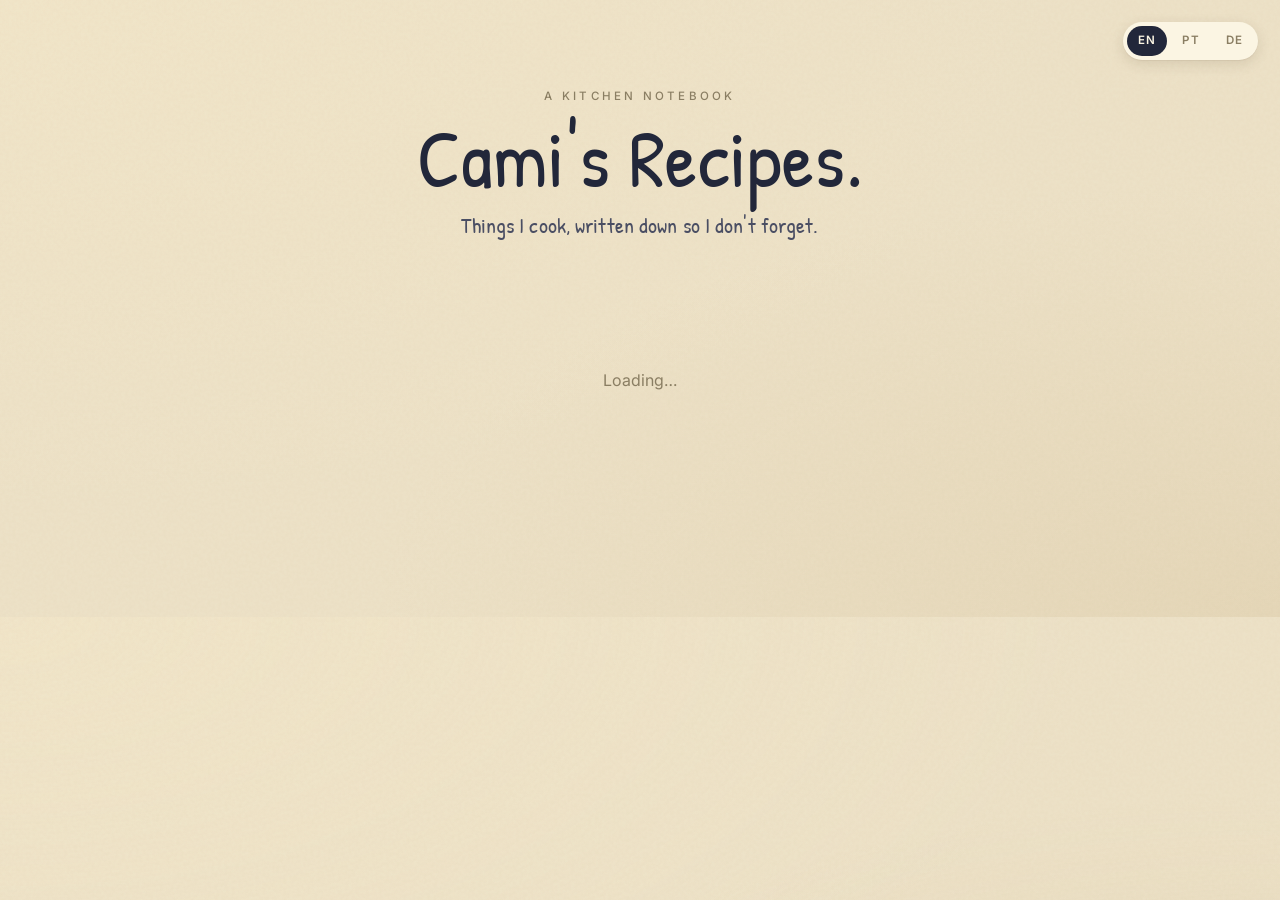
==== index.html @ 25f2da6d "initial: grandma-notebook recipe site with 4 recipes (en/pt/de)" ====
<!doctype html>
<html lang="en">
<head>
  <meta charset="utf-8" />
  <meta name="viewport" content="width=device-width, initial-scale=1" />
  <title>Cami's Recipes</title>
  <link rel="preconnect" href="https://fonts.googleapis.com" />
  <link rel="preconnect" href="https://fonts.gstatic.com" crossorigin />
  <link href="https://fonts.googleapis.com/css2?family=Fraunces:opsz,wght@9..144,400;9..144,500&family=Inter:wght@400;500;600&family=Patrick+Hand&display=swap" rel="stylesheet" />
  <link rel="stylesheet" href="style.css" />
</head>
<body class="index" data-lang="en">
  <div class="lang-switch">
    <button type="button" data-lang-set="en" class="active">EN</button>
    <button type="button" data-lang-set="pt">PT</button>
    <button type="button" data-lang-set="de">DE</button>
  </div>

  <header class="site-header">
    <p class="kicker">
      <span data-lang="en">A kitchen notebook</span>
      <span data-lang="pt">Um caderno de cozinha</span>
      <span data-lang="de">Ein Küchen-Notizbuch</span>
    </p>
    <h1>
      <span data-lang="en">Cami's Recipes.</span>
      <span data-lang="pt">Receitas da Cami.</span>
      <span data-lang="de">Camis Rezepte.</span>
    </h1>
    <p class="sub hand">
      <span data-lang="en">Things I cook, written down so I don't forget.</span>
      <span data-lang="pt">Coisas que eu cozinho, anotadas pra não esquecer.</span>
      <span data-lang="de">Sachen, die ich koche – aufgeschrieben, damit ich's nicht vergesse.</span>
    </p>
  </header>

  <main id="grid" class="recipe-grid" aria-busy="true">
    <p class="loading">Loading…</p>
  </main>

  <footer></footer>

  <script src="script.js"></script>
</body>
</html>
---- style.css ----
:root {
  /* Aged-paper palette */
  --bg: #ede2c8;
  --paper: #fbf5e3;
  --paper-edge: #ddd1b3;
  --ink: #22273a;        /* fountain-pen blue-black */
  --ink-soft: #4a4e63;
  --muted: #8a7e63;
  --rule: #b9c8da;       /* notebook ruled line — pale blue */
  --margin: #c1574d;     /* faded red margin line */
  --accent: #9d4537;     /* dusty terracotta */
  --tape: #fff7c2;       /* old scotch tape */
}

/* Local handwriting font slot (filled in once Cami's woff2 is ready) */
@font-face {
  font-family: "Cami Hand";
  src: local("Cami Hand");
  font-display: swap;
}

* { box-sizing: border-box; }

/* Language visibility — show only the active language's elements */
body[data-lang="en"] [data-lang="pt"],
body[data-lang="en"] [data-lang="de"],
body[data-lang="pt"] [data-lang="en"],
body[data-lang="pt"] [data-lang="de"],
body[data-lang="de"] [data-lang="en"],
body[data-lang="de"] [data-lang="pt"] { display: none !important; }

/* Language switcher */
.lang-switch {
  position: fixed;
  top: 22px;
  right: 22px;
  display: flex;
  gap: 4px;
  background: var(--paper);
  border-radius: 999px;
  padding: 4px;
  box-shadow:
    0 1px 1px rgba(60,40,20,0.06),
    0 4px 14px rgba(60,40,20,0.12);
  z-index: 50;
  font-family: "Inter", sans-serif;
}

.lang-switch button {
  appearance: none;
  border: none;
  background: transparent;
  color: var(--muted);
  font: inherit;
  font-size: 0.72rem;
  font-weight: 600;
  letter-spacing: 0.1em;
  padding: 6px 11px;
  border-radius: 999px;
  cursor: pointer;
  transition: background 0.15s, color 0.15s;
}

.lang-switch button:hover { color: var(--ink); }
.lang-switch button.active {
  background: var(--ink);
  color: var(--paper);
}

@media (max-width: 600px) {
  .lang-switch { top: 12px; right: 12px; }
  .lang-switch button { font-size: 0.66rem; padding: 5px 9px; }
}

html, body {
  margin: 0;
  padding: 0;
  background: var(--bg);
  color: var(--ink);
  font-family: "Inter", -apple-system, BlinkMacSystemFont, system-ui, sans-serif;
  font-size: 16px;
  line-height: 1.55;
  -webkit-font-smoothing: antialiased;
  background-image:
    /* warm grain — subtle SVG noise */
    url("data:image/svg+xml;utf8,<svg xmlns='http://www.w3.org/2000/svg' viewBox='0 0 200 200'><filter id='n'><feTurbulence type='fractalNoise' baseFrequency='0.9' numOctaves='2' seed='3'/><feColorMatrix values='0 0 0 0 0.55  0 0 0 0 0.42  0 0 0 0 0.22  0 0 0 0.08 0'/></filter><rect width='100%25' height='100%25' filter='url(%23n)'/></svg>"),
    /* warm vignette */
    radial-gradient(ellipse at top left, rgba(248,236,205,0.4), transparent 60%),
    radial-gradient(ellipse at bottom right, rgba(214,194,156,0.35), transparent 50%);
}

.hand,
ul.ingredients, ol.steps, p.notes,
.site-header h1, .site-header .sub,
.recipe-card .name,
.recipe-page h1,
.recipe-page h2 {
  font-family: "Cami Hand", "Patrick Hand", "Caveat", "Bradley Hand", cursive;
  letter-spacing: 0.005em;
}

/* ─── Index — open notebook with stuck recipe cards ──────────────── */

.site-header {
  max-width: 1080px;
  margin: 0 auto;
  padding: 88px 36px 24px;
  text-align: center;
}

.site-header .kicker {
  margin: 0 0 12px;
  font-size: 0.72rem;
  letter-spacing: 0.28em;
  text-transform: uppercase;
  color: var(--muted);
  font-weight: 500;
  font-family: "Inter", sans-serif;
}

.site-header h1 {
  margin: 0 0 12px;
  font-size: clamp(3rem, 7vw, 5rem);
  font-weight: 400;
  color: var(--ink);
  line-height: 1;
}

.site-header .sub {
  margin: 0 auto;
  max-width: 38ch;
  font-size: 1.4rem;
  color: var(--ink-soft);
  line-height: 1.35;
}

.recipe-grid {
  max-width: 1100px;
  margin: 0 auto;
  padding: 40px 40px 96px;
  display: grid;
  grid-template-columns: repeat(auto-fill, minmax(240px, 1fr));
  gap: 56px 36px;
}

/* Index recipe cards — recipe-card-like, slightly rotated, scotch-taped */
.recipe-card {
  position: relative;
  background: var(--paper);
  text-decoration: none;
  color: inherit;
  display: flex;
  flex-direction: column;
  gap: 12px;
  padding: 14px 14px 18px;
  border-radius: 2px;
  box-shadow:
    0 1px 1px rgba(60, 40, 20, 0.06),
    0 8px 18px rgba(60, 40, 20, 0.10),
    inset 0 0 0 1px var(--paper-edge);
  transition: transform 0.25s ease, box-shadow 0.25s ease;
}

/* Slight individual rotation per card */
.recipe-card:nth-child(3n + 1) { transform: rotate(-1.4deg); }
.recipe-card:nth-child(3n + 2) { transform: rotate(0.8deg); }
.recipe-card:nth-child(3n)     { transform: rotate(-0.3deg); }
.recipe-card:nth-child(5n)     { transform: rotate(1.6deg); }

.recipe-card:hover {
  transform: rotate(0) translateY(-3px);
  box-shadow:
    0 2px 2px rgba(60, 40, 20, 0.08),
    0 18px 32px rgba(60, 40, 20, 0.14),
    inset 0 0 0 1px var(--paper-edge);
  z-index: 2;
}

/* Tape strip on top center */
.recipe-card::before {
  content: "";
  position: absolute;
  top: -10px;
  left: 50%;
  width: 64px;
  height: 18px;
  background: var(--tape);
  opacity: 0.78;
  transform: translateX(-50%) rotate(-2deg);
  box-shadow: 0 1px 1px rgba(0,0,0,0.06);
  border-left: 1px dashed rgba(0,0,0,0.04);
  border-right: 1px dashed rgba(0,0,0,0.04);
}

.recipe-card .photo {
  width: 100%;
  aspect-ratio: 4 / 5;
  background: #f0e6cf;
  border-radius: 2px;
  overflow: hidden;
}

.recipe-card .photo img {
  width: 100%;
  height: 100%;
  object-fit: cover;
  filter: saturate(0.92) sepia(0.04);
}

.recipe-card .photo.broken { display: flex; align-items: center; justify-content: center; }
.recipe-card .photo.broken::after {
  content: "";
  width: 32px;
  height: 32px;
  border-radius: 50%;
  background: rgba(60, 40, 20, 0.08);
}

.recipe-card .name {
  font-size: 1.5rem;
  font-weight: 400;
  line-height: 1.05;
  color: var(--ink);
  padding-top: 4px;
}

.recipe-card .meta {
  font-family: "Inter", sans-serif;
  font-size: 0.66rem;
  letter-spacing: 0.16em;
  text-transform: uppercase;
  color: var(--muted);
  font-weight: 500;
}

.loading {
  grid-column: 1 / -1;
  text-align: center;
  color: var(--muted);
  padding: 48px;
}

footer {
  padding: 32px;
  text-align: center;
  color: var(--muted);
  font-size: 0.72rem;
  letter-spacing: 0.18em;
  text-transform: uppercase;
}

/* ─── Recipe — single sheet of ruled notebook paper ──────────────── */

body.recipe {
  background: var(--bg);
}

.recipe-page {
  --line-height-rule: 36px;
  position: relative;
  max-width: 720px;
  margin: 56px auto;
  padding: 56px 56px 80px 92px;     /* extra left padding for the margin line */
  background:
    /* horizontal ruled lines */
    repeating-linear-gradient(
      to bottom,
      transparent,
      transparent calc(var(--line-height-rule) - 1px),
      var(--rule) calc(var(--line-height-rule) - 1px),
      var(--rule) var(--line-height-rule)
    ),
    var(--paper);
  background-position: 0 4px;
  border-radius: 3px;
  box-shadow:
    0 1px 1px rgba(60, 40, 20, 0.05),
    0 14px 36px rgba(60, 40, 20, 0.16),
    inset 0 0 0 1px var(--paper-edge);
  overflow: hidden;
}

/* Red margin line down the left side */
.recipe-page::before {
  content: "";
  position: absolute;
  top: 0;
  bottom: 0;
  left: 64px;
  width: 1.5px;
  background: var(--margin);
  opacity: 0.7;
}

/* Three faint hole-punch dots on the left */
.recipe-page::after {
  content: "";
  position: absolute;
  left: 18px;
  top: 18%;
  width: 16px;
  height: 64%;
  background:
    radial-gradient(circle at 50% 0%, rgba(60,40,20,0.18) 0 5px, transparent 6px),
    radial-gradient(circle at 50% 50%, rgba(60,40,20,0.18) 0 5px, transparent 6px),
    radial-gradient(circle at 50% 100%, rgba(60,40,20,0.18) 0 5px, transparent 6px);
}

.recipe-page .back {
  display: inline-block;
  font-family: "Inter", sans-serif;
  font-size: 0.78rem;
  text-decoration: none;
  color: var(--muted);
  margin-bottom: 24px;
  letter-spacing: 0.04em;
}
.recipe-page .back:hover { color: var(--ink); }

.recipe-page h1 {
  margin: 0 0 12px;
  font-size: clamp(2.6rem, 6vw, 4rem);
  font-weight: 400;
  line-height: 1.05;
  color: var(--ink);
  /* break out of the ruled grid for the title */
  transform: rotate(-1deg);
  transform-origin: left;
}

.recipe-page .meta-row {
  display: flex;
  flex-wrap: wrap;
  gap: 18px;
  font-family: "Inter", sans-serif;
  color: var(--muted);
  font-size: 0.74rem;
  letter-spacing: 0.14em;
  text-transform: uppercase;
  margin: 18px 0 36px;
  padding-bottom: 18px;
  border-bottom: 1px dashed rgba(60,40,20,0.18);
}
.recipe-page .meta-row span strong {
  color: var(--ink);
  font-weight: 600;
}

.recipe-page .hero {
  display: block;
  width: 78%;
  margin: 0 auto 36px;
  padding: 10px 10px 36px;
  background: #ffffff;
  border-radius: 2px;
  box-shadow:
    0 2px 2px rgba(60, 40, 20, 0.08),
    0 14px 30px rgba(60, 40, 20, 0.18);
  transform: rotate(-2deg);
}

.recipe-page section { margin-bottom: 32px; }

.recipe-page section h2 {
  font-size: 1.7rem;
  margin: 0 0 12px;
  font-weight: 400;
  color: var(--accent);
  transform: rotate(-0.6deg);
  display: inline-block;
}

.recipe-page ul.ingredients,
.recipe-page ol.steps,
.recipe-page p.notes {
  font-size: 1.5rem;
  line-height: var(--line-height-rule);     /* line up with ruled background */
  color: var(--ink);
  margin: 0;
}

.recipe-page ul.ingredients {
  list-style: none;
  padding-left: 0;
}

.recipe-page ul.ingredients li {
  padding-left: 28px;
  position: relative;
}

.recipe-page ul.ingredients li::before {
  content: "•";
  position: absolute;
  left: 6px;
  top: -2px;
  font-size: 1.6rem;
  color: var(--margin);
}

.recipe-page ol.steps {
  padding-left: 0;
  counter-reset: step;
  list-style: none;
}

.recipe-page ol.steps li {
  padding-left: 42px;
  position: relative;
  counter-increment: step;
  margin-bottom: 8px;
}

.recipe-page ol.steps li::before {
  content: counter(step) ".";
  position: absolute;
  left: 0;
  top: 0;
  color: var(--accent);
  font-size: 1.5rem;
}

.recipe-page p.notes {
  position: relative;
  padding: 14px 18px 14px 24px;
  background: rgba(252, 240, 200, 0.55);  /* faint sticky-note yellow */
  border-radius: 2px;
  box-shadow:
    0 1px 2px rgba(60,40,20,0.06),
    inset 2px 0 0 var(--margin);
  transform: rotate(-0.5deg);
}

/* ─── Mobile ──────────────────────────────────────────────────── */

@media (max-width: 600px) {
  .site-header { padding: 56px 22px 16px; }
  .site-header h1 { font-size: 2.6rem; }
  .site-header .sub { font-size: 1.15rem; }
  .recipe-grid { padding: 24px 22px 56px; gap: 40px 20px; grid-template-columns: 1fr 1fr; }
  .recipe-card .name { font-size: 1.2rem; }
  .recipe-page {
    margin: 24px 14px;
    padding: 40px 22px 56px 56px;
    --line-height-rule: 32px;
  }
  .recipe-page::before { left: 38px; }
  .recipe-page::after { display: none; }   /* hide the hole-punch dots on small screens */
  .recipe-page h1 { font-size: 2.1rem; }
  .recipe-page ul.ingredients,
  .recipe-page ol.steps,
  .recipe-page p.notes { font-size: 1.25rem; line-height: var(--line-height-rule); }
  .recipe-page .hero { width: 92%; }
}
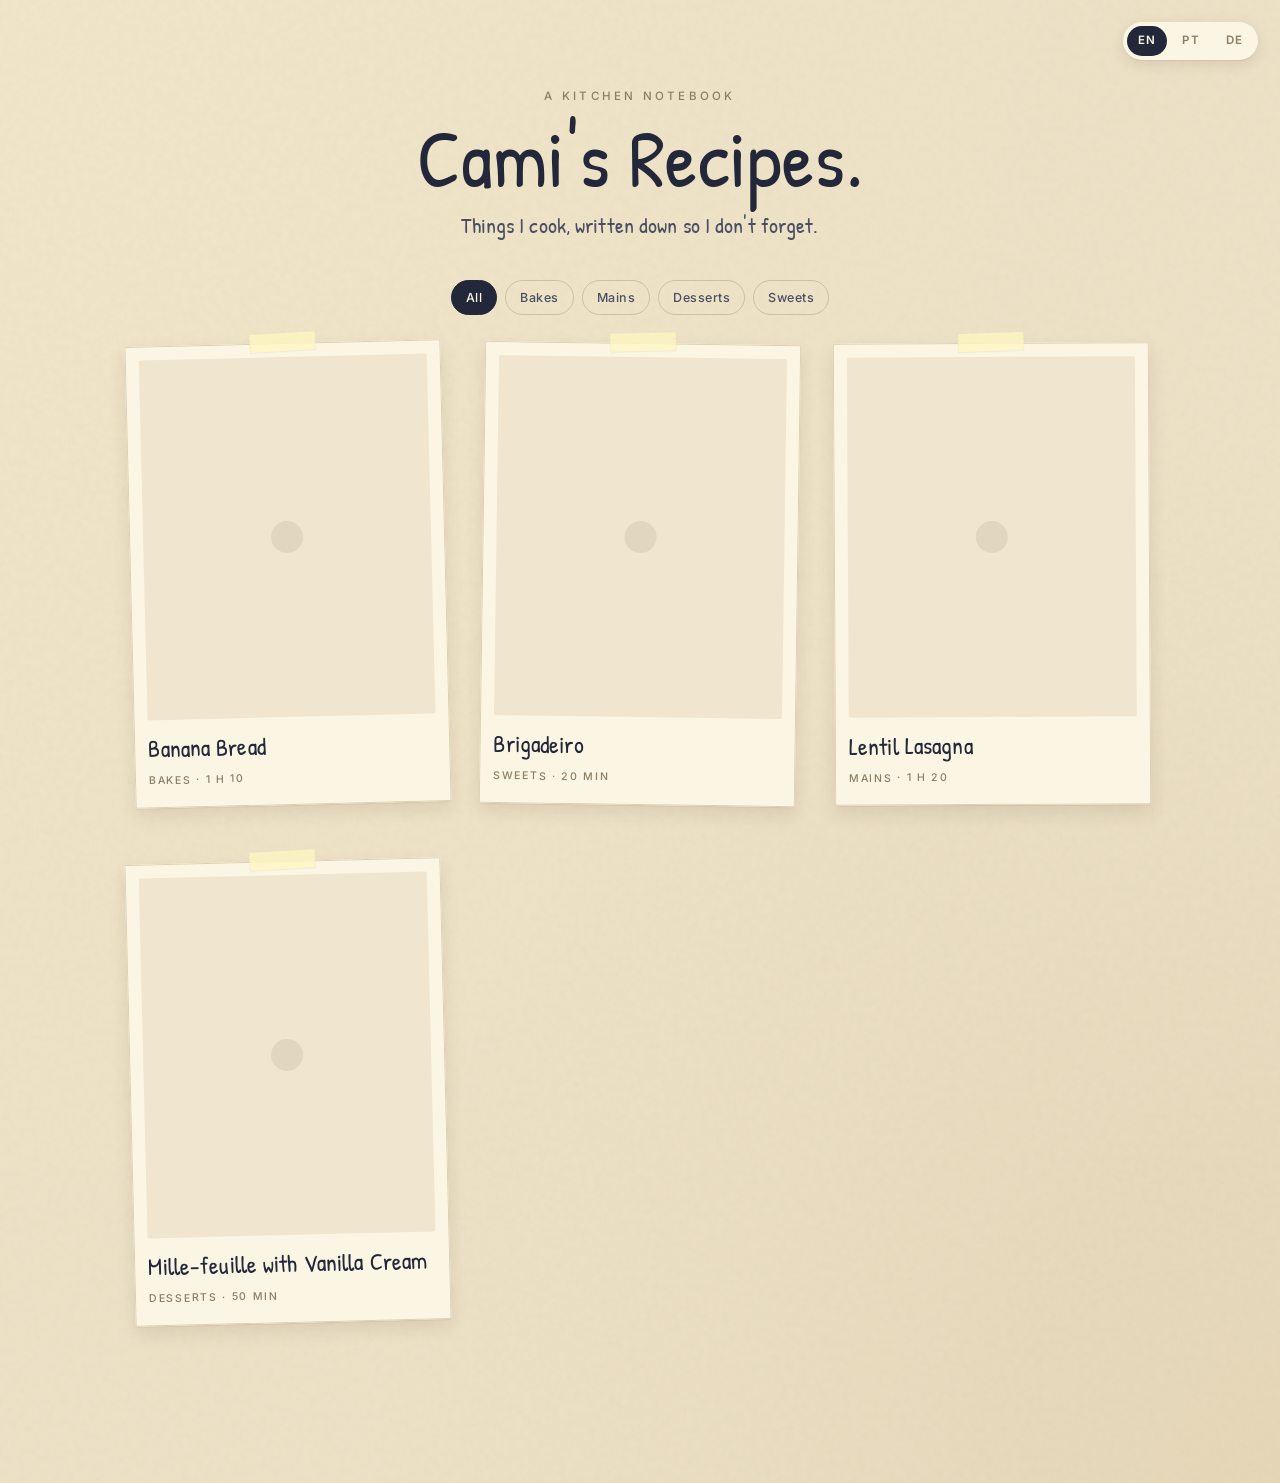
==== commit b6e13f9d: "add category filter (auto-built from recipes data)" ====
--- a/index.html
+++ b/index.html
@@ -34,6 +34,8 @@
     </p>
   </header>
 
+  <div class="filter-bar" id="filter-bar"></div>
+
   <main id="grid" class="recipe-grid" aria-busy="true">
     <p class="loading">Loading…</p>
   </main>
--- a/style.css
+++ b/style.css
@@ -134,10 +134,47 @@
   line-height: 1.35;
 }
 
+.filter-bar {
+  max-width: 1100px;
+  margin: 16px auto 0;
+  padding: 0 40px;
+  display: flex;
+  flex-wrap: wrap;
+  justify-content: center;
+  gap: 8px;
+  font-family: "Inter", sans-serif;
+}
+
+.filter-bar button {
+  appearance: none;
+  background: transparent;
+  border: 1px solid rgba(60,40,20,0.18);
+  color: var(--ink-soft);
+  font: inherit;
+  font-size: 0.78rem;
+  font-weight: 500;
+  letter-spacing: 0.04em;
+  padding: 7px 14px;
+  border-radius: 999px;
+  cursor: pointer;
+  transition: background 0.15s, color 0.15s, border-color 0.15s;
+}
+
+.filter-bar button:hover {
+  color: var(--ink);
+  border-color: var(--ink);
+}
+
+.filter-bar button.active {
+  background: var(--ink);
+  color: var(--paper);
+  border-color: var(--ink);
+}
+
 .recipe-grid {
   max-width: 1100px;
   margin: 0 auto;
-  padding: 40px 40px 96px;
+  padding: 28px 40px 96px;
   display: grid;
   grid-template-columns: repeat(auto-fill, minmax(240px, 1fr));
   gap: 56px 36px;
@@ -437,7 +474,9 @@
   .site-header { padding: 56px 22px 16px; }
   .site-header h1 { font-size: 2.6rem; }
   .site-header .sub { font-size: 1.15rem; }
-  .recipe-grid { padding: 24px 22px 56px; gap: 40px 20px; grid-template-columns: 1fr 1fr; }
+  .filter-bar { padding: 0 16px; gap: 6px; }
+  .filter-bar button { font-size: 0.72rem; padding: 6px 12px; }
+  .recipe-grid { padding: 22px 22px 56px; gap: 40px 20px; grid-template-columns: 1fr 1fr; }
   .recipe-card .name { font-size: 1.2rem; }
   .recipe-page {
     margin: 24px 14px;
